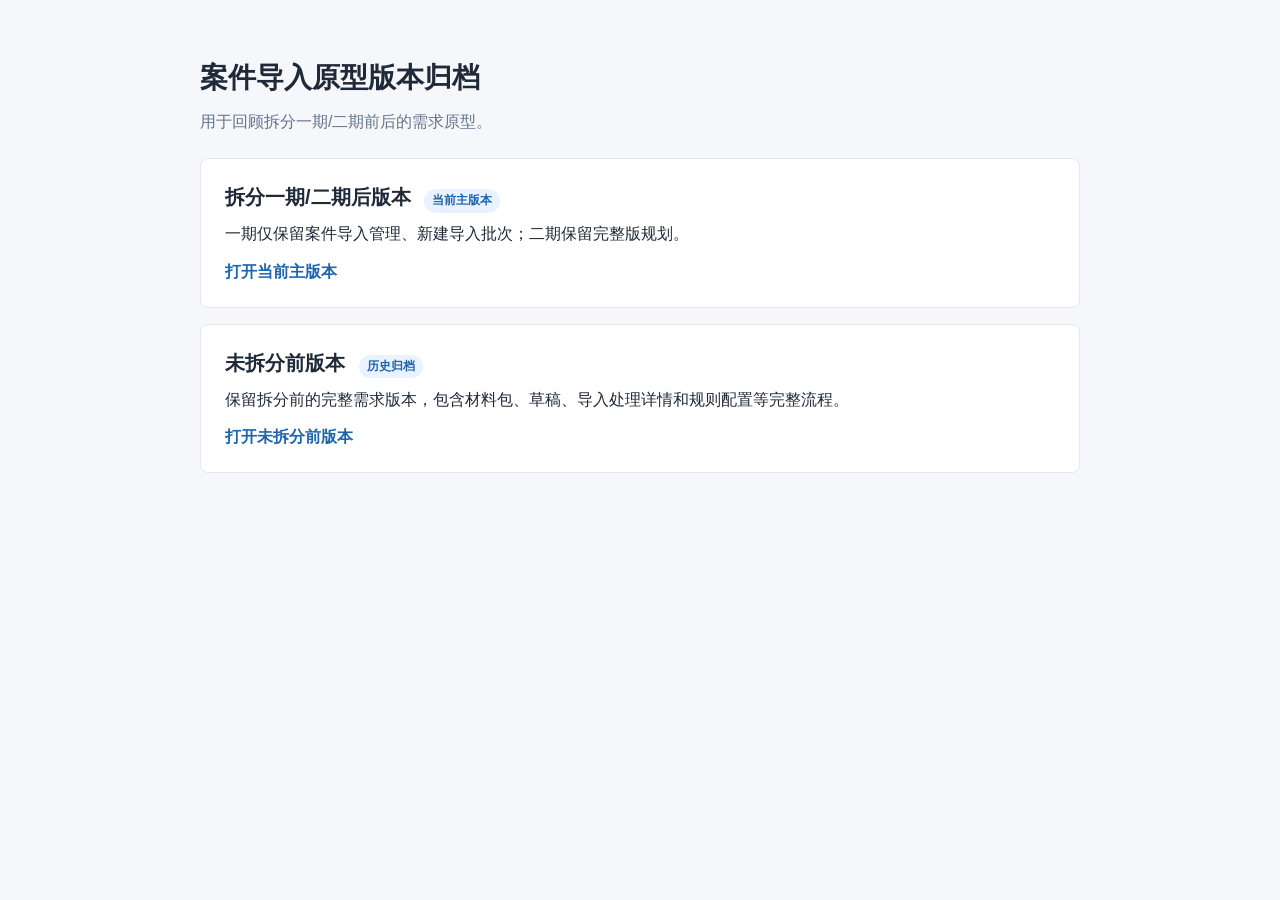
==== archive/index.html @ aeedbe34 "归档未拆分前原型版本" ====
<!doctype html>
<html lang="zh-CN">
<head>
  <meta charset="utf-8">
  <title>案件导入原型版本归档</title>
  <style>
    body{margin:0;background:#f5f7fb;color:#1f2937;font:16px/1.6 -apple-system,BlinkMacSystemFont,"PingFang SC","Microsoft YaHei",Arial,sans-serif}
    .wrap{max-width:880px;margin:56px auto;padding:0 24px}
    h1{font-size:28px;margin:0 0 8px}
    p{margin:0 0 24px;color:#64748b}
    .card{background:#fff;border:1px solid #e5e7eb;border-radius:8px;padding:22px 24px;margin:16px 0}
    .card h2{font-size:20px;margin:0 0 8px}
    .card a{display:inline-flex;margin-top:12px;color:#1d65ad;text-decoration:none;font-weight:600}
    .tag{display:inline-block;margin-left:8px;padding:2px 8px;border-radius:12px;background:#eaf2ff;color:#1d65ad;font-size:12px}
  </style>
</head>
<body>
  <div class="wrap">
    <h1>案件导入原型版本归档</h1>
    <p>用于回顾拆分一期/二期前后的需求原型。</p>
    <div class="card">
      <h2>拆分一期/二期后版本 <span class="tag">当前主版本</span></h2>
      <div>一期仅保留案件导入管理、新建导入批次；二期保留完整版规划。</div>
      <a href="../index.html">打开当前主版本</a>
    </div>
    <div class="card">
      <h2>未拆分前版本 <span class="tag">历史归档</span></h2>
      <div>保留拆分前的完整需求版本，包含材料包、草稿、导入处理详情和规则配置等完整流程。</div>
      <a href="./before_phase_split/index.html">打开未拆分前版本</a>
    </div>
  </div>
</body>
</html>
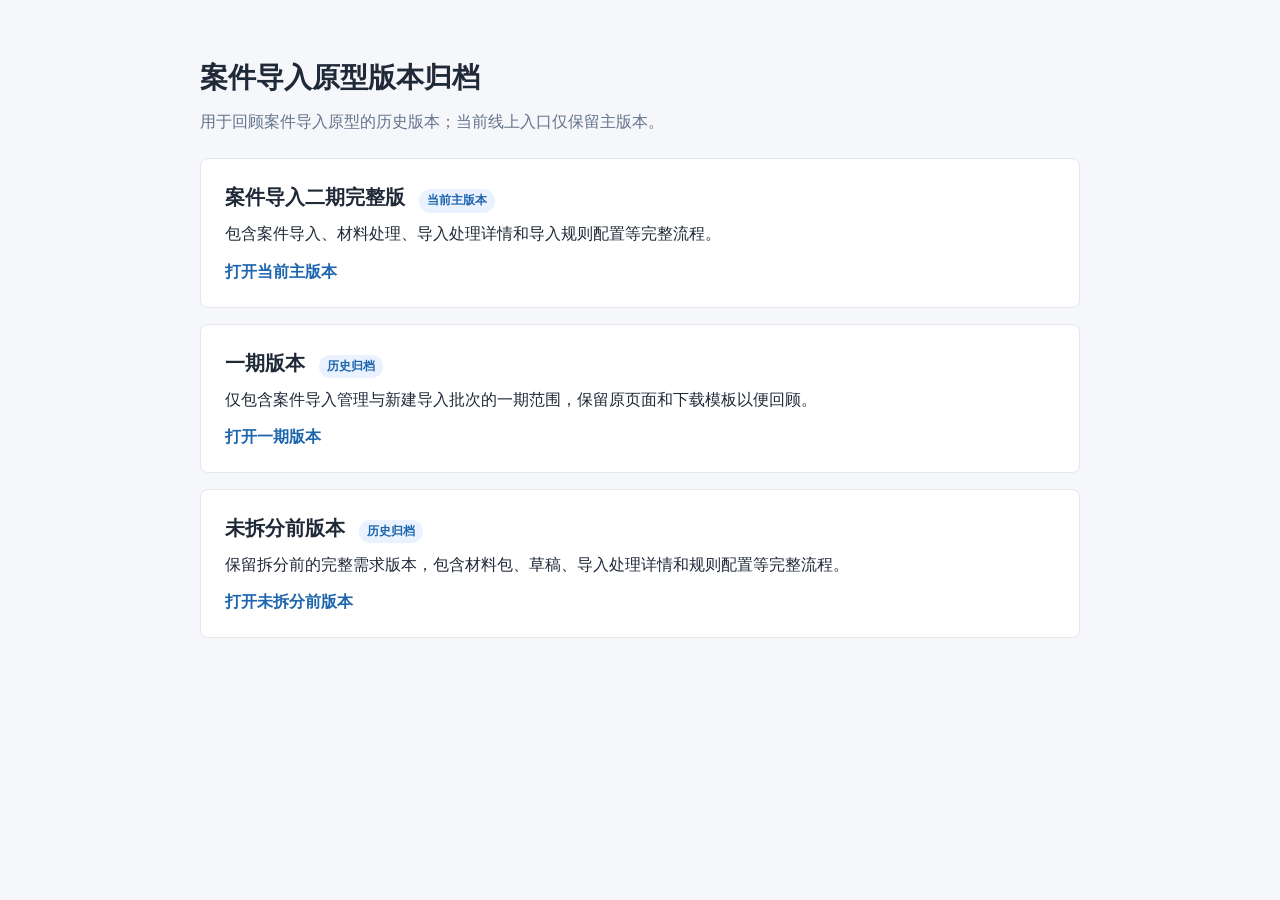
==== commit 7af2bf9a: "合并案件导入二期为主入口" ====
--- a/archive/index.html
+++ b/archive/index.html
@@ -17,11 +17,16 @@
 <body>
   <div class="wrap">
     <h1>案件导入原型版本归档</h1>
-    <p>用于回顾拆分一期/二期前后的需求原型。</p>
+    <p>用于回顾案件导入原型的历史版本；当前线上入口仅保留主版本。</p>
     <div class="card">
-      <h2>拆分一期/二期后版本 <span class="tag">当前主版本</span></h2>
-      <div>一期仅保留案件导入管理、新建导入批次；二期保留完整版规划。</div>
+      <h2>案件导入二期完整版 <span class="tag">当前主版本</span></h2>
+      <div>包含案件导入、材料处理、导入处理详情和导入规则配置等完整流程。</div>
       <a href="../index.html">打开当前主版本</a>
+    </div>
+    <div class="card">
+      <h2>一期版本 <span class="tag">历史归档</span></h2>
+      <div>仅包含案件导入管理与新建导入批次的一期范围，保留原页面和下载模板以便回顾。</div>
+      <a href="./phase1/index.html">打开一期版本</a>
     </div>
     <div class="card">
       <h2>未拆分前版本 <span class="tag">历史归档</span></h2>
